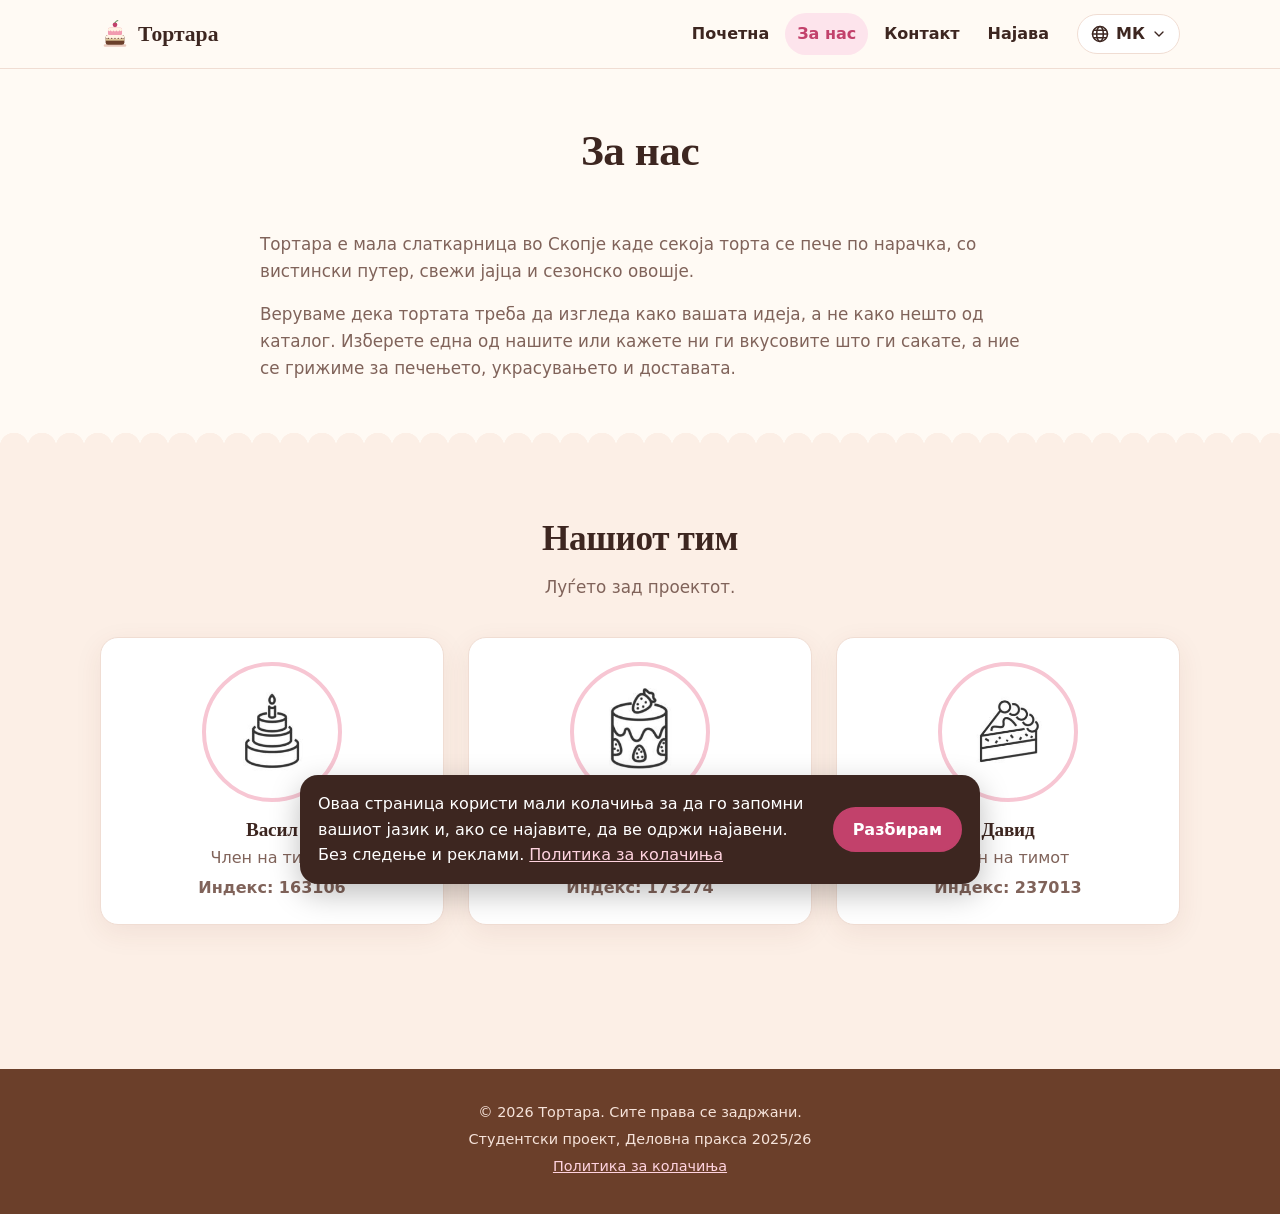
==== site/pages/about.html @ 17c53a2e "node.js for account management and business chosen" ====
<!DOCTYPE html>
<html lang="mk">
<head>
  <meta charset="utf-8">
  <meta name="viewport" content="width=device-width, initial-scale=1">
  <title>Тортара | За нас</title>
  <link rel="icon" type="image/svg+xml" href="../assets/img/favicon.svg">
  <link rel="stylesheet" href="../css/style.css">
</head>
<body data-title-key="title.about">

  <header class="site-header">
    <div class="container header-inner">
      <a class="brand" href="../index.html" data-i18n="brand">Тортара</a>

      <nav id="site-nav" class="site-nav">
        <a href="../index.html" data-i18n="nav.home">Почетна</a>
        <a href="about.html" aria-current="page" data-i18n="nav.about">За нас</a>
        <a href="contact.html" data-i18n="nav.contact">Контакт</a>
        <a id="nav-account" href="account.html" data-i18n="nav.login">Најава</a>
      </nav>

      <div class="header-actions">
        <div class="lang-switch">
          <button id="lang-toggle" class="lang-btn" type="button" aria-haspopup="true" aria-expanded="false" aria-controls="lang-menu" aria-label="Промени јазик" title="Промени јазик">
            <svg viewBox="0 0 24 24" fill="none" stroke="currentColor" stroke-width="1.8" stroke-linecap="round" stroke-linejoin="round" aria-hidden="true">
              <circle cx="12" cy="12" r="9"/>
              <ellipse cx="12" cy="12" rx="4" ry="9"/>
              <path d="M3 12h18M4.5 7.5h15M4.5 16.5h15"/>
            </svg>
            <span data-i18n="lang.current">МК</span>
            <svg class="chevron" viewBox="0 0 24 24" fill="none" stroke="currentColor" stroke-width="2" stroke-linecap="round" stroke-linejoin="round" aria-hidden="true"><path d="M6 9l6 6 6-6"/></svg>
          </button>
          <ul id="lang-menu" class="lang-menu" hidden>
            <li><button type="button" data-lang="mk" lang="mk">Македонски</button></li>
            <li><button type="button" data-lang="en" lang="en">English</button></li>
          </ul>
        </div>
        <button id="menu-toggle" class="menu-btn" type="button" aria-expanded="false" aria-controls="site-nav" aria-label="Отвори мени" data-i18n-aria="nav.menu">
          <svg viewBox="0 0 24 24" fill="none" stroke="currentColor" stroke-width="2" stroke-linecap="round" aria-hidden="true">
            <path d="M4 7h16M4 12h16M4 17h16"/>
          </svg>
        </button>
      </div>
    </div>
  </header>

  <main>
    <section class="page-head">
      <div class="container">
        <h1 data-i18n="about.title">За нас</h1>
      </div>
    </section>

    <section class="container">
      <div class="about-text about-centered">
        <p data-i18n="about.p1">Тортара е мала слаткарница во Скопје каде секоја торта се пече по нарачка, со вистински путер, свежи јајца и сезонско овошје.</p>
        <p data-i18n="about.p2">Веруваме дека тортата треба да изгледа како вашата идеја, а не како нешто од каталог. Изберете една од нашите или кажете ни ги вкусовите што ги сакате, а ние се грижиме за печењето, украсувањето и доставата.</p>
      </div>
    </section>

    <section id="team" class="section alt scallop team-section">
      <div class="container">
        <h2 data-i18n="team.title">Нашиот тим</h2>
        <p class="section-lead" data-i18n="team.subtitle">Луѓето зад проектот.</p>
      <div class="team-grid">
        <article class="card member">
          <img src="../assets/img/cakeVasil.png" width="140" height="140" alt="Слика на торта на членот на тимот" data-i18n-alt="team.photo.alt">
          <h3 data-i18n="team.m1.name">Васил</h3>
          <p data-i18n="team.role">Член на тимот</p>
          <p class="member-id"><span data-i18n="team.id">Индекс</span>: 163106</p>
        </article>
        <article class="card member">
          <img src="../assets/img/cakeViktor.png" width="140" height="140" alt="Слика на торта на членот на тимот" data-i18n-alt="team.photo.alt">
          <h3 data-i18n="team.m2.name">Виктор</h3>
          <p data-i18n="team.role">Член на тимот</p>
          <p class="member-id"><span data-i18n="team.id">Индекс</span>: 173274</p>
        </article>
        <article class="card member">
          <img src="../assets/img/cakeDavid.png" width="140" height="140" alt="Слика на торта на членот на тимот" data-i18n-alt="team.photo.alt">
          <h3 data-i18n="team.m3.name">Давид</h3>
          <p data-i18n="team.role">Член на тимот</p>
          <p class="member-id"><span data-i18n="team.id">Индекс</span>: 237013</p>
        </article>
      </div>
      </div>
    </section>
  </main>

  <footer class="site-footer">
    <div class="container">
      <p data-i18n="footer.rights">© 2026 Тортара. Сите права се задржани.</p>
      <p data-i18n="footer.course">Студентски проект, Деловна пракса 2025/26</p>
      <p><a href="cookies.html" data-i18n="footer.cookies">Политика за колачиња</a></p>
    </div>
  </footer>

  <div id="cookie-banner" class="cookie-banner" role="dialog" aria-live="polite" hidden>
    <p><span data-i18n="cookie.text">Оваа страница користи мали колачиња за да го запомни вашиот јазик и, ако се најавите, да ве одржи најавени. Без следење и реклами.</span> <a href="cookies.html" data-i18n="cookie.more">Политика за колачиња</a></p>
    <button id="cookie-ok" class="btn" type="button" data-i18n="cookie.ok">Разбирам</button>
  </div>

  <script src="../localisation/en.js"></script>
  <script src="../localisation/mk.js"></script>
  <script src="../js/cookies.js"></script>
  <script src="../js/i18n.js"></script>
  <script src="../js/cake-draw.js"></script>
  <script src="../js/main.js"></script>
  <script src="../js/auth.js"></script>
</body>
</html>
---- site/css/style.css ----
/* ===== Cake'ry: base ===== */
:root {
  --bg: #fffaf4;          /* cream */
  --bg-soft: #fcefe6;     /* blush cream */
  --surface: #ffffff;
  --text: #3d2620;        /* dark chocolate */
  --muted: #80635a;
  --primary: #c2416b;     /* raspberry */
  --primary-dark: #a12f57;
  --primary-soft: #fde4ec;
  --accent: #f7c6d3;      /* pink frosting */
  --cocoa: #6b3f2a;
  --border: #f0ddd3;
  --input: #e2c9be;
  --ok: #2f7d4b;
  --error: #b3261e;
  --radius: 18px;
  --shadow: 0 8px 28px rgba(110, 50, 40, 0.08);
  --max: 1080px;
  --serif: "Iowan Old Style", "Palatino Linotype", Palatino, Georgia, "Times New Roman", serif;
}

* { box-sizing: border-box; }

html { scroll-behavior: smooth; }

body {
  margin: 0;
  font-family: system-ui, -apple-system, "Segoe UI", Roboto, Arial, sans-serif;
  color: var(--text);
  background: var(--bg);
  line-height: 1.6;
}

img { max-width: 100%; display: block; }
a { color: var(--primary); }
h1, h2, h3 { font-family: var(--serif); line-height: 1.2; margin: 0 0 0.6em; letter-spacing: -0.01em; }
h1, h2 { font-weight: 700; }
h3 { font-weight: 700; }
p { margin: 0 0 1em; }

.container { width: min(100% - 32px, var(--max)); margin-inline: auto; }

/* ===== Header ===== */
.site-header {
  position: sticky;
  top: 0;
  z-index: 50;
  background: rgba(255, 250, 244, 0.94);
  backdrop-filter: blur(8px);
  border-bottom: 1px solid var(--border);
}

.header-inner {
  display: flex;
  align-items: center;
  gap: 16px;
  min-height: 68px;
}

.brand {
  display: inline-flex;
  align-items: center;
  gap: 8px;
  font-family: var(--serif);
  font-weight: 700;
  font-size: 1.35rem;
  color: var(--text);
  text-decoration: none;
  margin-right: auto;
}
.brand::before {
  content: "";
  width: 30px;
  height: 30px;
  flex: none;
  background: url("../assets/img/favicon.svg") center / contain no-repeat;
}

.site-nav { display: flex; gap: 4px; }

.site-nav a {
  color: var(--text);
  text-decoration: none;
  padding: 8px 12px;
  border-radius: 999px;
  font-weight: 600;
}
.site-nav a:hover { background: var(--bg-soft); }
.site-nav a[aria-current="page"] { color: var(--primary); background: var(--primary-soft); }

.header-actions { display: flex; align-items: center; gap: 8px; }

.lang-btn,
.menu-btn {
  display: inline-flex;
  align-items: center;
  gap: 6px;
  height: 40px;
  padding: 0 12px;
  border: 1px solid var(--border);
  border-radius: 999px;
  background: var(--surface);
  color: var(--text);
  font: inherit;
  font-weight: 600;
  cursor: pointer;
}
.lang-btn:hover,
.menu-btn:hover { background: var(--bg-soft); }
.lang-btn svg,
.menu-btn svg { width: 20px; height: 20px; }
.menu-btn { display: none; padding: 0 10px; }

:focus-visible { outline: 3px solid #f2a3ba; outline-offset: 2px; }

/* ===== Buttons ===== */
.btn {
  display: inline-block;
  padding: 12px 24px;
  border-radius: 999px;
  border: 2px solid var(--primary);
  background: var(--primary);
  color: #fff;
  font: inherit;
  font-weight: 700;
  text-decoration: none;
  cursor: pointer;
  transition: background 0.15s, transform 0.15s;
}
.btn:hover { background: var(--primary-dark); border-color: var(--primary-dark); }
.btn:active { transform: translateY(1px); }
.btn-outline { background: transparent; color: var(--primary); }
.btn-outline:hover { background: var(--primary-soft); border-color: var(--primary); }
.btn-small { padding: 7px 16px; font-size: 0.92rem; }
.btn:disabled { opacity: 0.6; cursor: not-allowed; }

/* ===== Hero ===== */
.hero {
  padding: 72px 0 88px;
  background:
    radial-gradient(circle at 85% 20%, #ffe3ec 0, transparent 45%),
    radial-gradient(circle at 10% 90%, #fff0d9 0, transparent 40%),
    var(--bg);
  position: relative;
}
.hero-inner {
  display: grid;
  grid-template-columns: 1.1fr 0.9fr;
  align-items: center;
  gap: 40px;
}
.hero .eyebrow {
  display: inline-block;
  padding: 4px 14px;
  margin-bottom: 18px;
  border-radius: 999px;
  background: var(--primary-soft);
  color: var(--primary-dark);
  font-weight: 700;
  font-size: 0.9rem;
}
.hero h1 { font-size: clamp(2.2rem, 5vw, 3.6rem); }
.hero p { max-width: 520px; margin: 0 0 28px; color: var(--muted); font-size: 1.12rem; }
.hero .actions { display: flex; flex-wrap: wrap; gap: 12px; }
.hero-art { width: 100%; max-width: 380px; justify-self: center; height: auto; }

/* scalloped edge, like the border of a cake doily */
.scallop { position: relative; }
.scallop::before {
  content: "";
  position: absolute;
  left: 0;
  right: 0;
  top: -14px;
  height: 15px;
  background: radial-gradient(circle at 14px 15px, var(--bg-soft) 14px, transparent 14.5px) 0 0 / 28px 15px repeat-x;
}

/* ===== Sections ===== */
.section { padding: 72px 0; }
.section.alt { background: var(--bg-soft); }
.section h2 { font-size: clamp(1.7rem, 3.4vw, 2.2rem); margin-bottom: 0.4em; }
.section-lead { color: var(--muted); max-width: 640px; margin-bottom: 32px; font-size: 1.05rem; }

.about-text { max-width: 760px; color: var(--muted); font-size: 1.05rem; }
.about-centered { margin: 0 auto 64px; }
.team-section h2, .team-section .section-lead { text-align: center; margin-inline: auto; }
.team-section .section-lead { margin-bottom: 36px; }

.grid {
  display: grid;
  gap: 20px;
  grid-template-columns: repeat(auto-fit, minmax(240px, 1fr));
}

.card {
  background: var(--surface);
  border: 1px solid var(--border);
  border-radius: var(--radius);
  padding: 24px;
  box-shadow: var(--shadow);
}
.card h3 { font-size: 1.2rem; }
.card p:last-child { margin-bottom: 0; color: var(--muted); }
.card .date { font-size: 0.85rem; color: var(--primary-dark); font-weight: 600; margin-bottom: 6px; }

.service .icon {
  display: inline-flex;
  align-items: center;
  justify-content: center;
  width: 56px;
  height: 56px;
  margin-bottom: 16px;
  border-radius: 50%;
  background: var(--primary-soft);
  color: var(--primary);
}
.service .icon svg { width: 28px; height: 28px; }
.service { display: flex; flex-direction: column; }
.service .more { margin-top: auto; padding-top: 12px; font-weight: 700; text-decoration: none; }
.service .more:hover { text-decoration: underline; }
.service-featured { border: 2px solid var(--accent); }

.cta { text-align: center; }
.cta p { color: var(--muted); max-width: 520px; margin: 0 auto 24px; }
.cta .actions { display: flex; flex-wrap: wrap; gap: 12px; justify-content: center; }

/* ===== Page header (inner pages) ===== */
.page-head { padding: 56px 0 28px; text-align: center; }
.page-head h1 { font-size: clamp(1.9rem, 4vw, 2.7rem); }
.page-head p { color: var(--muted); max-width: 620px; margin-inline: auto; }

/* ===== Team ===== */
.team-grid {
  display: grid;
  gap: 24px;
  grid-template-columns: repeat(auto-fit, minmax(220px, 1fr));
  padding-bottom: 72px;
}
.member { text-align: center; }
.member img {
  width: 140px;
  height: 140px;
  border-radius: 50%;
  margin: 0 auto 16px;
  padding: 20px;               /* the pictures are small and not all square: fit them, do not stretch */
  object-fit: contain;
  background: #fff;
  border: 4px solid var(--accent);
}
.member h3 { margin-bottom: 4px; }
.member p { color: var(--muted); margin: 0; }
.member .member-id { margin-top: 4px; font-weight: 600; color: var(--text); }

/* ===== Contact ===== */
.contact-layout {
  display: grid;
  gap: 24px;
  grid-template-columns: 1fr 1fr;
  padding-bottom: 72px;
}

.info-list { list-style: none; margin: 0; padding: 0; }
.info-list li { padding: 12px 0; border-bottom: 1px dashed var(--border); }
.info-list li:last-child { border-bottom: 0; }
.info-list .label { display: block; font-size: 0.85rem; color: var(--muted); }

/* ===== Forms ===== */
form .field { margin-bottom: 16px; }
label, .label-like { display: block; font-weight: 700; margin-bottom: 6px; }
input, textarea, select {
  width: 100%;
  padding: 11px 13px;
  border: 1px solid var(--input);
  border-radius: 12px;
  font: inherit;
  color: var(--text);
  background: var(--surface);
}
input:focus, textarea:focus, select:focus { outline: 3px solid #fbd2de; border-color: var(--primary); }
input[aria-invalid="true"], textarea[aria-invalid="true"], select[aria-invalid="true"] { border-color: var(--error); }
textarea { min-height: 120px; resize: vertical; }
.error { color: var(--error); font-size: 0.875rem; min-height: 1.2em; margin-top: 4px; }
.status { color: var(--ok); font-weight: 600; margin-top: 12px; min-height: 1.4em; }

/* ===== Footer ===== */
.site-footer {
  background: var(--cocoa);
  color: #f6e3da;
  padding: 32px 0;
  font-size: 0.9rem;
  text-align: center;
}
.site-footer p { margin: 0 0 4px; }
.site-footer a { color: #ffd3df; }

/* ===== Cookie banner ===== */
.cookie-banner {
  position: fixed;
  left: 16px;
  right: 16px;
  bottom: 16px;
  z-index: 100;
  max-width: 680px;
  margin-inline: auto;
  display: flex;
  flex-wrap: wrap;
  align-items: center;
  gap: 12px;
  padding: 16px 18px;
  background: var(--text);
  color: #fff;
  border-radius: var(--radius);
  box-shadow: 0 10px 30px rgba(0, 0, 0, 0.25);
}
.cookie-banner[hidden] { display: none; }
.cookie-banner p { margin: 0; flex: 1 1 260px; }
.cookie-banner .btn { padding: 8px 18px; }
.cookie-banner a { color: #ffd3df; }

/* ===== Responsive ===== */
@media (max-width: 860px) {
  .menu-btn { display: inline-flex; }
  .site-nav {
    display: none;
    position: absolute;
    top: 68px;
    left: 0;
    right: 0;
    flex-direction: column;
    padding: 8px 16px 16px;
    background: var(--bg);
    border-bottom: 1px solid var(--border);
  }
  .site-nav.open { display: flex; }
  .contact-layout { grid-template-columns: 1fr; }
  .hero { padding: 48px 0 72px; }
  .hero-inner { grid-template-columns: 1fr; gap: 24px; }
  .hero-art { max-width: 240px; grid-row: 1; }
}

/* ===== Language dropdown ===== */
.lang-switch { position: relative; }
.lang-btn .chevron { width: 16px; height: 16px; transition: transform 0.15s; }
.lang-btn[aria-expanded="true"] .chevron { transform: rotate(180deg); }

.lang-menu {
  position: absolute;
  right: 0;
  top: calc(100% + 8px);
  min-width: 170px;
  margin: 0;
  padding: 6px;
  list-style: none;
  background: var(--surface);
  border: 1px solid var(--border);
  border-radius: 14px;
  box-shadow: var(--shadow);
  z-index: 60;
}
.lang-menu[hidden] { display: none; }
.lang-menu button {
  display: flex;
  align-items: center;
  justify-content: space-between;
  width: 100%;
  padding: 10px 12px;
  border: 0;
  border-radius: 10px;
  background: transparent;
  color: var(--text);
  font: inherit;
  text-align: left;
  cursor: pointer;
}
.lang-menu button:hover { background: var(--bg-soft); }
.lang-menu button[aria-current="true"] { color: var(--primary); font-weight: 600; }
.lang-menu button[aria-current="true"]::after { content: "\2713"; }

/* ===== Cookie policy page ===== */
.policy { display: grid; gap: 20px; padding-bottom: 72px; max-width: 820px; }
.policy h2 { font-size: 1.3rem; }
.policy .card p:last-child { color: var(--text); }
.policy .updated { color: var(--muted); font-size: 0.9rem; margin: 0; }
.table-wrap { overflow-x: auto; }
table { width: 100%; border-collapse: collapse; font-size: 0.95rem; }
th, td { text-align: left; padding: 10px 12px; border-bottom: 1px solid var(--border); vertical-align: top; }
th { color: var(--muted); font-weight: 600; font-size: 0.85rem; }
code { background: var(--bg-soft); padding: 2px 6px; border-radius: 6px; font-size: 0.9em; }

/* ===== Accounts ===== */
[hidden] { display: none !important; }
.hint { color: var(--muted); font-size: 0.85rem; margin-top: 4px; }
.status-error { color: var(--error); }
.account-email { word-break: break-all; color: var(--muted); }
.page-note { text-align: center; color: var(--muted); padding-bottom: 72px; }

/* sign in / create account: one centred card at a time */
.auth-wrap { max-width: 440px; padding-bottom: 72px; }
.auth-wrap .card { padding: 28px; }
.btn-block { width: 100%; text-align: center; }
.auth-switch { text-align: center; color: var(--muted); margin: 20px 0 0; }

.news-grid { grid-template-columns: repeat(auto-fill, minmax(230px, 1fr)); gap: 16px; }
.news-item { padding: 18px 20px; }
.news-item h3 { margin-bottom: 6px; }
.news-item p:last-child { margin: 0; color: var(--muted); font-size: 0.95rem; }
@media (max-width: 520px) {
  .header-inner { gap: 8px; }
  .brand { font-size: 1.1rem; white-space: nowrap; min-width: 0; overflow: hidden; text-overflow: ellipsis; }
  .brand::before { width: 24px; height: 24px; }
  .lang-btn { padding: 0 10px; }
  .card { padding: 20px; }
}
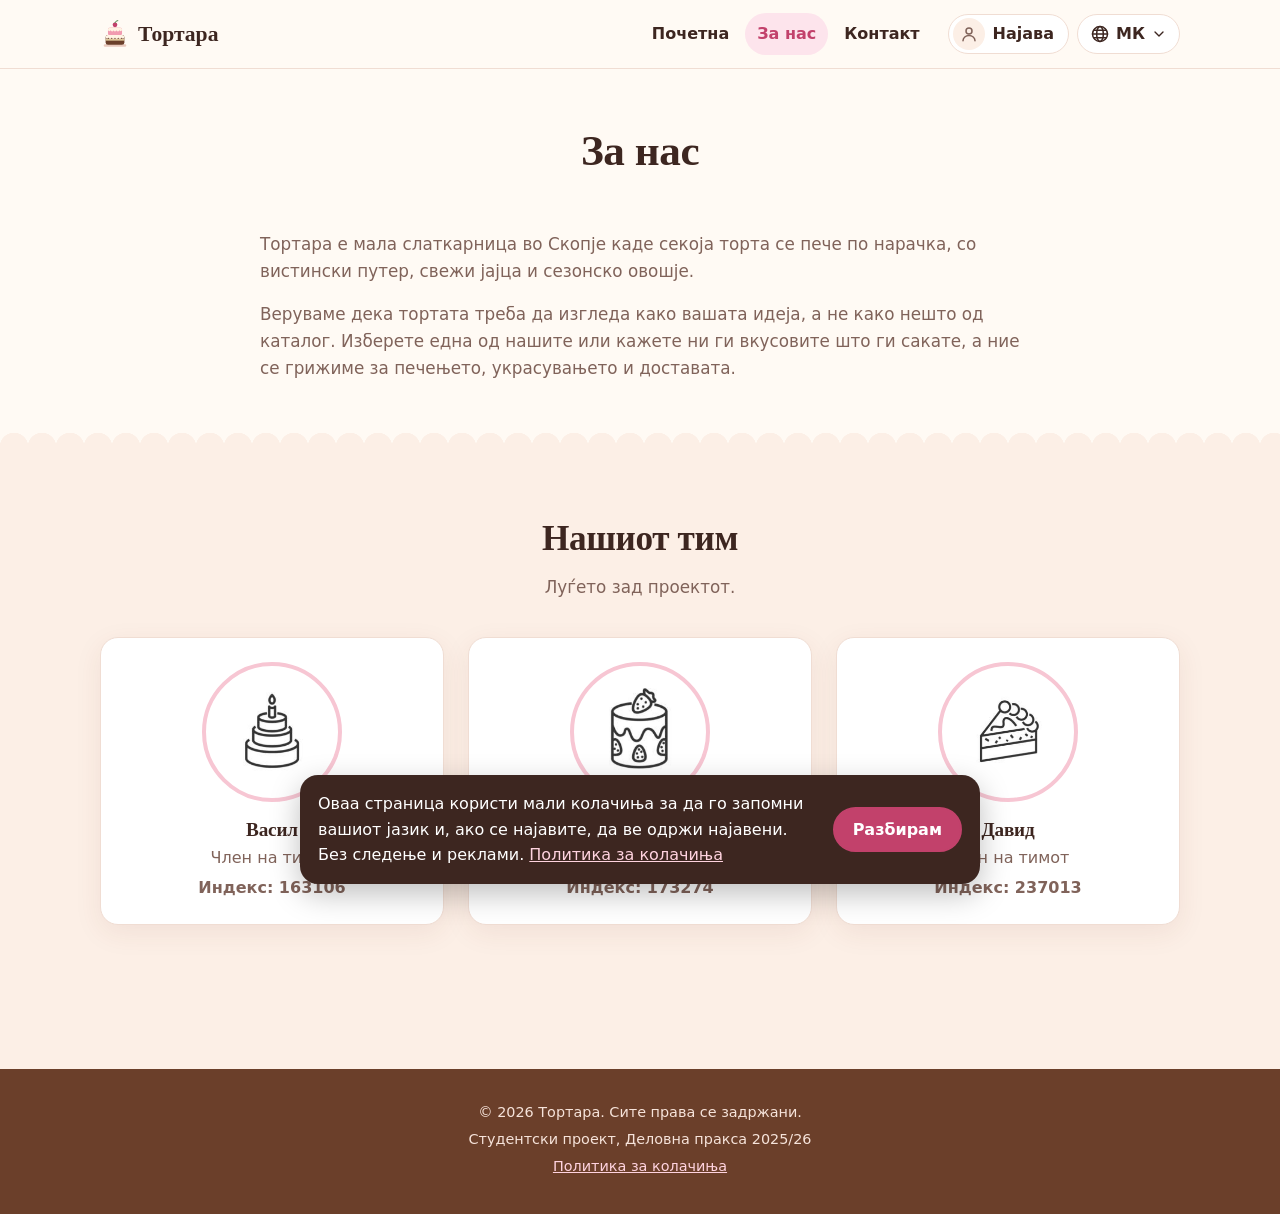
==== commit f824f346: "Account details and WhyAnAccount section" ====
--- a/site/pages/about.html
+++ b/site/pages/about.html
@@ -17,10 +17,13 @@
         <a href="../index.html" data-i18n="nav.home">Почетна</a>
         <a href="about.html" aria-current="page" data-i18n="nav.about">За нас</a>
         <a href="contact.html" data-i18n="nav.contact">Контакт</a>
-        <a id="nav-account" href="account.html" data-i18n="nav.login">Најава</a>
       </nav>
 
       <div class="header-actions">
+        <a id="account-link" class="account-chip" href="account.html">
+          <span id="account-avatar" class="avatar avatar-guest" aria-hidden="true"><svg viewBox="0 0 24 24" fill="none" stroke="currentColor" stroke-width="2" stroke-linecap="round" stroke-linejoin="round" aria-hidden="true"><circle cx="12" cy="8" r="4"/><path d="M4 21c0-4 3.6-7 8-7s8 3 8 7"/></svg></span>
+          <span id="account-label" class="account-chip-label" data-i18n="nav.login">Најава</span>
+        </a>
         <div class="lang-switch">
           <button id="lang-toggle" class="lang-btn" type="button" aria-haspopup="true" aria-expanded="false" aria-controls="lang-menu" aria-label="Промени јазик" title="Промени јазик">
             <svg viewBox="0 0 24 24" fill="none" stroke="currentColor" stroke-width="1.8" stroke-linecap="round" stroke-linejoin="round" aria-hidden="true">
--- a/site/css/style.css
+++ b/site/css/style.css
@@ -222,6 +222,22 @@
 .service .more:hover { text-decoration: underline; }
 .service-featured { border: 2px solid var(--accent); }
 
+/* account perks */
+.perks { display: grid; gap: 28px; grid-template-columns: 1fr 1fr; align-items: center; }
+.perks-art { width: 100%; max-width: 360px; justify-self: center; height: auto; }
+.perk-list { list-style: none; padding: 0; margin: 0 0 24px; }
+.perk-list li { position: relative; padding: 6px 0 6px 34px; }
+.perk-list li::before {
+  content: "";
+  position: absolute;
+  left: 0;
+  top: 9px;
+  width: 20px;
+  height: 20px;
+  border-radius: 50%;
+  background: var(--primary-soft) url("data:image/svg+xml,%3Csvg xmlns='http://www.w3.org/2000/svg' viewBox='0 0 24 24' fill='none' stroke='%23c2416b' stroke-width='3' stroke-linecap='round' stroke-linejoin='round'%3E%3Cpath d='M6 12l4 4 8-8'/%3E%3C/svg%3E") center / 14px no-repeat;
+}
+
 .cta { text-align: center; }
 .cta p { color: var(--muted); max-width: 520px; margin: 0 auto 24px; }
 .cta .actions { display: flex; flex-wrap: wrap; gap: 12px; justify-content: center; }
@@ -334,7 +350,7 @@
     border-bottom: 1px solid var(--border);
   }
   .site-nav.open { display: flex; }
-  .contact-layout { grid-template-columns: 1fr; }
+  .contact-layout, .perks { grid-template-columns: 1fr; }
   .hero { padding: 48px 0 72px; }
   .hero-inner { grid-template-columns: 1fr; gap: 24px; }
   .hero-art { max-width: 240px; grid-row: 1; }
@@ -375,6 +391,23 @@
   cursor: pointer;
 }
 .lang-menu button:hover { background: var(--bg-soft); }
+.account-switch { position: relative; }
+.account-menu { min-width: 160px; }
+.account-menu a, .account-menu button {
+  display: block;
+  width: 100%;
+  padding: 10px 12px;
+  border: 0;
+  border-radius: 10px;
+  background: transparent;
+  color: var(--text);
+  font: inherit;
+  text-align: left;
+  text-decoration: none;
+  cursor: pointer;
+}
+.account-menu a:hover, .account-menu button:hover { background: var(--bg-soft); }
+.account-menu a:focus-visible, .account-menu button:focus-visible { outline: 2px solid var(--primary); outline-offset: -2px; }
 .lang-menu button[aria-current="true"] { color: var(--primary); font-weight: 600; }
 .lang-menu button[aria-current="true"]::after { content: "\2713"; }
 
@@ -402,6 +435,71 @@
 .btn-block { width: 100%; text-align: center; }
 .auth-switch { text-align: center; color: var(--muted); margin: 20px 0 0; }
 
+/* ===== Avatar + account chip in the top bar ===== */
+.avatar {
+  display: inline-flex;
+  align-items: center;
+  justify-content: center;
+  flex: none;
+  width: 32px;
+  height: 32px;
+  border-radius: 50%;
+  background: var(--primary);
+  color: #fff;
+  font-weight: 700;
+  font-size: 0.95rem;
+  line-height: 1;
+  text-transform: uppercase;
+  user-select: none;
+}
+.avatar svg { width: 18px; height: 18px; }
+.avatar-guest { background: var(--bg-soft); color: var(--muted); }
+.avatar-person { background: var(--bg-soft); overflow: hidden; }
+.avatar-person img { width: 100%; height: 100%; object-fit: cover; border-radius: 50%; }
+.avatar-lg { width: 64px; height: 64px; font-size: 1.7rem; }
+
+.account-chip {
+  display: inline-flex;
+  align-items: center;
+  gap: 8px;
+  height: 40px;
+  max-width: 190px;
+  padding: 0 14px 0 4px;
+  border: 1px solid var(--border);
+  border-radius: 999px;
+  background: var(--surface);
+  color: var(--text);
+  font-weight: 600;
+  text-decoration: none;
+}
+.account-chip:hover { background: var(--bg-soft); }
+.account-chip[aria-current="page"] { color: var(--primary); background: var(--primary-soft); border-color: var(--accent); }
+.account-chip-label { overflow: hidden; text-overflow: ellipsis; white-space: nowrap; }
+@media (max-width: 520px) {
+  /* keep the bar from overflowing on phones: avatar only (the link still has an aria-label) */
+  .account-chip { padding: 0 4px; }
+  .account-chip-label { display: none; }
+}
+
+/* ===== Account page ===== */
+.account-layout {
+  display: grid;
+  gap: 24px;
+  grid-template-columns: minmax(0, 1fr);
+  max-width: 640px;
+  align-items: start;
+  padding-bottom: 72px;
+}
+.profile-head { display: flex; align-items: center; gap: 16px; margin-bottom: 24px; padding-bottom: 20px; border-bottom: 1px dashed var(--border); }
+.profile-id { min-width: 0; }
+.profile-name { font-size: 1.25rem; font-weight: 700; overflow-wrap: anywhere; }
+.account-layout .card h2 { font-size: 1.25rem; }
+.field-row { display: grid; grid-template-columns: 1fr 1fr; gap: 16px; }
+@media (max-width: 520px) { .field-row { grid-template-columns: 1fr; gap: 0; } }
+.account-meta { color: var(--muted); font-size: 0.9rem; margin: 20px 0 16px; }
+.form-section-title { font-family: var(--serif); font-size: 1.05rem; font-weight: 700; margin: 8px 0 4px; }
+
+.auth-why { text-align: center; color: var(--muted); margin: 0 0 20px; }
 .news-grid { grid-template-columns: repeat(auto-fill, minmax(230px, 1fr)); gap: 16px; }
 .news-item { padding: 18px 20px; }
 .news-item h3 { margin-bottom: 6px; }
@@ -413,3 +511,36 @@
   .lang-btn { padding: 0 10px; }
   .card { padding: 20px; }
 }
+
+/* ===== Gallery: slow, endless strip of cake photos ===== */
+.gallery { padding: 56px 0 64px; }
+.gallery .section-lead { margin-bottom: 24px; }
+.marquee {
+  overflow: hidden;
+  -webkit-mask-image: linear-gradient(90deg, transparent, #000 5%, #000 95%, transparent);
+  mask-image: linear-gradient(90deg, transparent, #000 5%, #000 95%, transparent);
+}
+.marquee-track { display: flex; width: max-content; margin: 0; padding: 8px 0 20px; list-style: none; }
+.marquee-track li { flex: none; margin-right: 18px; }
+.marquee-track img {
+  display: block;
+  height: 320px;
+  width: auto;
+  border-radius: var(--radius);
+  border: 5px solid var(--surface);
+  box-shadow: var(--shadow);
+  background: var(--bg-soft);
+}
+/* the strip is moved by js/main.js (slowly on its own, or by dragging) */
+.marquee.is-moving { cursor: grab; touch-action: pan-y; user-select: none; -webkit-user-select: none; }
+.marquee.is-moving.is-dragging { cursor: grabbing; }
+.marquee.is-moving .marquee-track { will-change: transform; }
+.marquee.is-moving img { -webkit-user-drag: none; user-select: none; pointer-events: none; }
+.marquee:focus-visible { outline: 2px solid var(--primary); outline-offset: 4px; border-radius: var(--radius); }
+.gallery-credit { margin: 4px 0 0; font-size: 0.82rem; color: var(--muted); opacity: 0.8; }
+/* people who ask for less motion get a strip they can scroll by hand */
+.marquee:not(.is-moving) { overflow-x: auto; -webkit-mask-image: none; mask-image: none; }
+@media (max-width: 600px) {
+  .gallery { padding: 40px 0 48px; }
+  .marquee-track img { height: 240px; }
+}
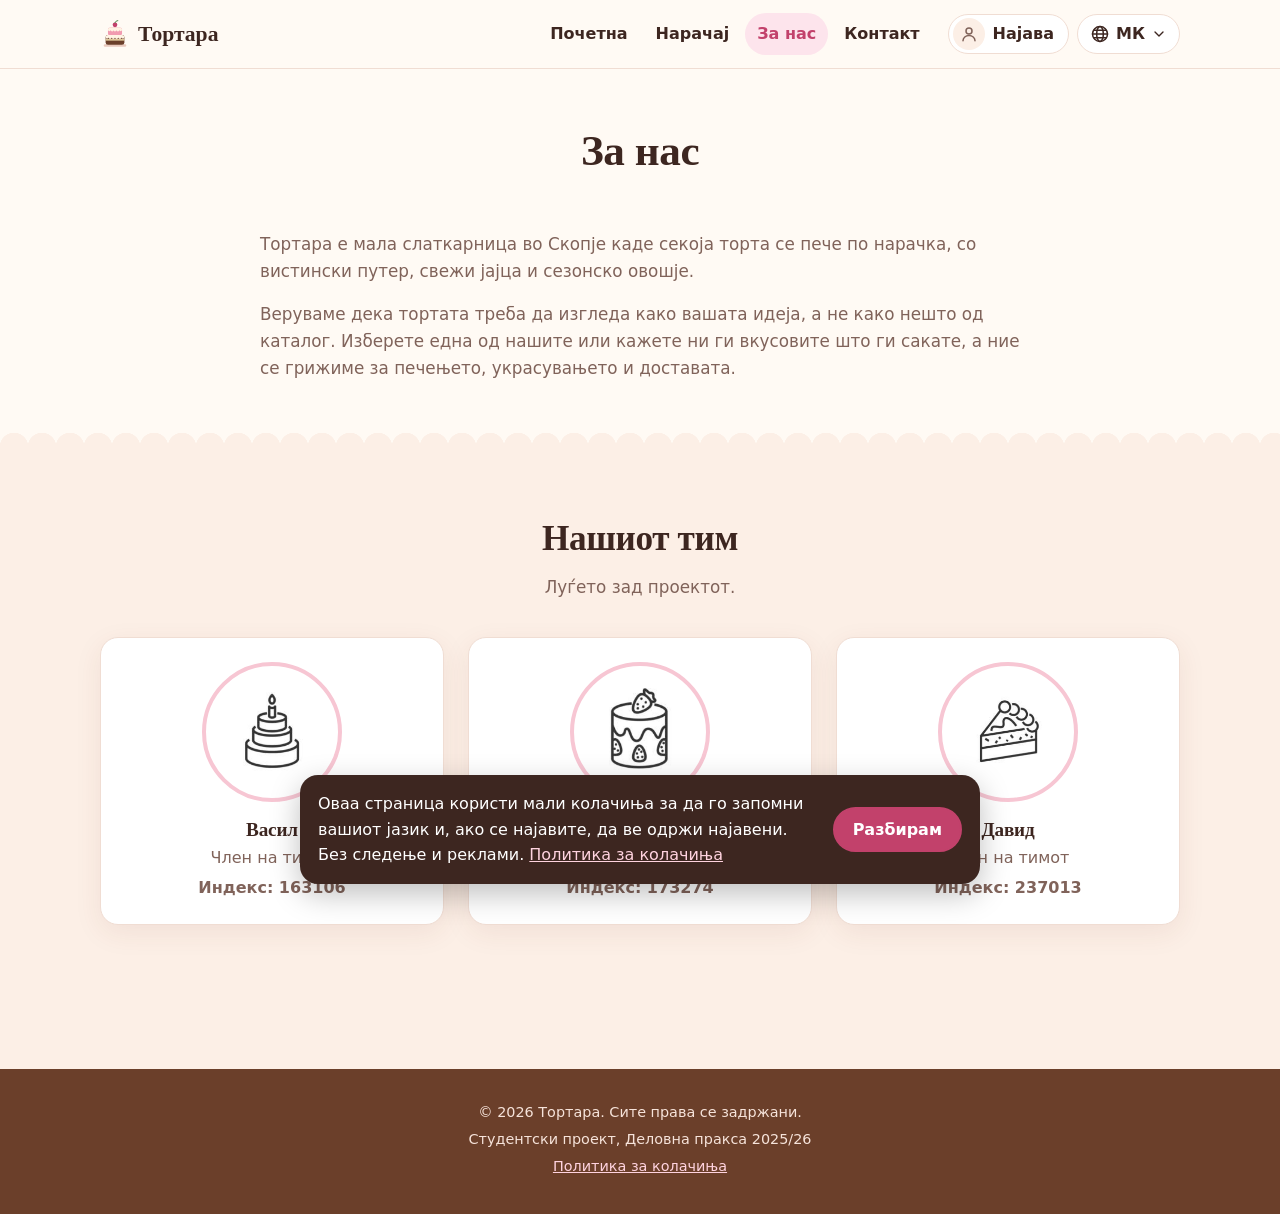
==== commit d1c1f3a2: "Order page and details" ====
--- a/site/pages/about.html
+++ b/site/pages/about.html
@@ -15,6 +15,7 @@
 
       <nav id="site-nav" class="site-nav">
         <a href="../index.html" data-i18n="nav.home">Почетна</a>
+        <a href="order.html" data-i18n="nav.order">Нарачај</a>
         <a href="about.html" aria-current="page" data-i18n="nav.about">За нас</a>
         <a href="contact.html" data-i18n="nav.contact">Контакт</a>
       </nav>
@@ -107,6 +108,7 @@
   <script src="../localisation/mk.js"></script>
   <script src="../js/cookies.js"></script>
   <script src="../js/i18n.js"></script>
+  <script src="../js/cake-catalog.js"></script>
   <script src="../js/cake-draw.js"></script>
   <script src="../js/main.js"></script>
   <script src="../js/auth.js"></script>
--- a/site/css/style.css
+++ b/site/css/style.css
@@ -485,8 +485,7 @@
 .account-layout {
   display: grid;
   gap: 24px;
-  grid-template-columns: minmax(0, 1fr);
-  max-width: 640px;
+  grid-template-columns: minmax(0, 1fr) minmax(0, 1.25fr);
   align-items: start;
   padding-bottom: 72px;
 }
@@ -498,12 +497,233 @@
 @media (max-width: 520px) { .field-row { grid-template-columns: 1fr; gap: 0; } }
 .account-meta { color: var(--muted); font-size: 0.9rem; margin: 20px 0 16px; }
 .form-section-title { font-family: var(--serif); font-size: 1.05rem; font-weight: 700; margin: 8px 0 4px; }
-
+@media (max-width: 860px) { .account-layout { grid-template-columns: 1fr; } }
+
+/* orders list */
+.orders-head { display: flex; flex-wrap: wrap; align-items: center; justify-content: space-between; gap: 12px; margin-bottom: 8px; }
+.orders-head h2 { margin: 0; }
+.tabs { display: inline-flex; gap: 4px; padding: 4px; border-radius: 999px; background: var(--bg-soft); margin: 8px 0 16px; }
+.tabs button {
+  border: 0;
+  border-radius: 999px;
+  padding: 7px 14px;
+  background: transparent;
+  color: var(--muted);
+  font: inherit;
+  font-weight: 700;
+  cursor: pointer;
+}
+.tabs button[aria-selected="true"] { background: var(--surface); color: var(--primary); box-shadow: 0 1px 4px rgba(110, 50, 40, 0.12); }
+.order-list { display: grid; gap: 14px; }
+.order {
+  border: 1px solid var(--border);
+  border-radius: 14px;
+  padding: 16px;
+  background: var(--bg);
+}
+.order-top { display: flex; gap: 14px; align-items: flex-start; }
+.order-top .mini-cake { width: 54px; height: 54px; flex: none; }
+.order-main { min-width: 0; flex: 1; }
+.order-code { font-weight: 800; letter-spacing: 0.03em; }
+.order-when { color: var(--muted); font-size: 0.92rem; }
+.order-what { font-size: 0.95rem; margin-top: 4px; overflow-wrap: anywhere; }
+.order-price { font-weight: 800; white-space: nowrap; }
+.order-foot { display: flex; flex-wrap: wrap; gap: 8px 16px; align-items: center; justify-content: space-between; margin-top: 12px; font-size: 0.9rem; color: var(--muted); }
+.order-photo { width: 56px; height: 56px; object-fit: cover; border-radius: 10px; border: 1px solid var(--border); }
+.empty { color: var(--muted); text-align: center; padding: 24px 8px; }
+
+.tag { display: inline-block; padding: 2px 10px; border-radius: 999px; font-size: 0.8rem; font-weight: 700; background: #eee5e1; color: var(--muted); }
+.order-details { margin: 14px 0 0; }
+.order-details li { font-size: 0.92rem; }
+.order-details li span:first-child { color: var(--muted); flex: none; }
+.order-details li span:last-child { overflow-wrap: anywhere; }
+.order-cancelled { opacity: 0.65; }
 .auth-why { text-align: center; color: var(--muted); margin: 0 0 20px; }
+
+/* yes / no pop-up */
+.dialog {
+  width: min(92vw, 420px);
+  padding: 26px 24px 22px;
+  border: 0;
+  border-radius: var(--radius);
+  background: var(--surface);
+  color: var(--text);
+  box-shadow: 0 20px 60px rgba(60, 25, 20, 0.35);
+}
+.dialog::backdrop { background: rgba(61, 38, 32, 0.5); }
+.dialog h2 { font-size: 1.3rem; margin-bottom: 0.4em; }
+.dialog p { color: var(--muted); }
+.dialog-actions { display: flex; flex-wrap: wrap; gap: 10px; margin-top: 18px; }
+.dialog-actions .btn { flex: 1 1 140px; text-align: center; }
+
+/* ===== Build a cake ===== */
+.builder {
+  display: grid;
+  grid-template-columns: minmax(0, 1.4fr) minmax(0, 1fr);
+  gap: 24px;
+  align-items: start;
+  padding-bottom: 72px;
+}
+.builder-steps { display: grid; gap: 20px; }
+.builder-steps .card h2 { font-size: 1.3rem; display: flex; align-items: center; gap: 10px; }
+.step-num {
+  display: inline-flex;
+  align-items: center;
+  justify-content: center;
+  width: 32px;
+  height: 32px;
+  flex: none;
+  border-radius: 50%;
+  background: var(--primary);
+  color: #fff;
+  font-size: 1rem;
+}
+.builder-aside { position: sticky; top: 88px; display: grid; gap: 16px; }
+.cake-preview { width: 100%; max-width: 200px; height: auto; margin: 0 auto 8px; }
+
+fieldset { border: 0; padding: 0; margin: 0 0 18px; min-width: 0; }
+legend { font-weight: 700; padding: 0; margin-bottom: 8px; }
+
+/* pill-shaped choice buttons built from radio inputs */
+.choices { display: flex; flex-wrap: wrap; gap: 8px; }
+.choice { position: relative; }
+.choice input { position: absolute; opacity: 0; width: 1px; height: 1px; }
+.choice span {
+  display: flex;
+  align-items: center;
+  gap: 8px;
+  padding: 9px 16px;
+  border: 1.5px solid var(--input);
+  border-radius: 999px;
+  background: var(--surface);
+  font-weight: 600;
+  cursor: pointer;
+  transition: background 0.12s, border-color 0.12s;
+}
+.choice small { color: var(--muted); font-weight: 500; }
+.choice input:checked + span { border-color: var(--primary); background: var(--primary-soft); color: var(--primary-dark); }
+.choice input:focus-visible + span { outline: 3px solid #f2a3ba; outline-offset: 2px; }
+.choice span:hover { border-color: var(--primary); }
+.choices-block .choice { flex: 1 1 200px; }
+.choices-block .choice span { border-radius: 14px; flex-direction: column; align-items: flex-start; gap: 0; padding: 12px 16px; height: 100%; }
+.swatch { width: 16px; height: 16px; border-radius: 50%; border: 1px solid rgba(0, 0, 0, 0.15); flex: none; }
+
+/* ready-made cakes: click a card */
+/* the cake drop-down (left) and its details (right) */
+.cake-picker { display: grid; grid-template-columns: 1fr 240px; gap: 20px; align-items: start; margin-bottom: 20px; }
+.cake-picker .field { margin: 0 0 12px; }
+.cake-art {
+  display: flex;
+  align-items: center;
+  justify-content: center;
+  height: 220px;
+  padding: 10px;
+  border: 1.5px solid var(--border);
+  border-radius: 16px;
+  background: var(--surface);
+}
+.cake-art svg { width: 100%; height: 100%; }
+.cake-art-empty svg { opacity: 0.55; }
+/* every cake's text in the same cell: the block is as tall as the tallest, so it never jumps */
+.cake-info-stack { display: grid; }
+.cake-info { grid-area: 1 / 1; visibility: hidden; }
+.cake-info.is-active { visibility: visible; }
+.cake-info-name { margin: 0 0 4px; font-size: 1.25rem; }
+.cake-info > p { margin: 0 0 12px; color: var(--muted); }
+.cake-info .allergen-box { margin: 0; padding: 10px 14px; }
 .news-grid { grid-template-columns: repeat(auto-fill, minmax(230px, 1fr)); gap: 16px; }
 .news-item { padding: 18px 20px; }
 .news-item h3 { margin-bottom: 6px; }
 .news-item p:last-child { margin: 0; color: var(--muted); font-size: 0.95rem; }
+.cake-traces { margin: -8px 0 20px; font-size: 0.85rem; }
+@media (max-width: 640px) {
+  .cake-picker { grid-template-columns: 1fr; }
+  .cake-picker-main { display: contents; }
+  .cake-picker-select { order: 1; }
+  .cake-art { order: 2; height: 180px; }
+  .cake-info-stack { order: 3; }
+}
+
+/* shape of the cake */
+.shape-grid { display: grid; grid-template-columns: repeat(4, 1fr); gap: 10px; }
+.shape-card { position: relative; display: block; margin: 0; font-weight: 400; cursor: pointer; }
+.shape-card input { position: absolute; opacity: 0; width: 1px; height: 1px; }
+.shape-card > span {
+  display: flex;
+  flex-direction: column;
+  align-items: center;
+  justify-content: center;
+  gap: 6px;
+  height: 100%;
+  padding: 14px 8px;
+  border: 1.5px solid var(--input);
+  border-radius: 16px;
+  background: var(--surface);
+  color: var(--cocoa);
+  text-align: center;
+  transition: border-color 0.12s, background 0.12s;
+}
+.shape-card b { font-size: 0.95rem; color: var(--text); }
+.shape-card small { color: var(--muted); font-size: 0.78rem; line-height: 1.25; }
+.shape-design > span { border-style: dashed; color: var(--primary); }
+.shape-card:hover > span { border-color: var(--primary); }
+.shape-card input:checked + span { border-color: var(--primary); border-style: solid; background: var(--primary-soft); box-shadow: 0 0 0 2px var(--primary); color: var(--primary-dark); }
+.shape-card input:focus-visible + span { outline: 3px solid #f2a3ba; outline-offset: 2px; }
+@media (max-width: 520px) { .shape-grid { grid-template-columns: repeat(2, 1fr); } }
+
+/* allergens */
+.allergen-box { padding: 14px 16px; border-radius: 14px; background: #fff6e0; border: 1px solid #f1deae; margin: 4px 0 20px; color: #5b4510; }
+.allergen-box .hint { color: #7a6523; margin: 8px 0 0; }
+.allergen-list { list-style: none; display: inline-flex; flex-wrap: wrap; gap: 6px; margin: 0 0 0 8px; padding: 0; vertical-align: middle; }
+.allergen-list li { padding: 2px 12px; border-radius: 999px; background: #fff; border: 1px solid #e8cf86; font-weight: 700; font-size: 0.9rem; }
+.notice-soft { background: var(--bg-soft); color: var(--text); margin: 0; }
+
+/* inspiration picture */
+.drop {
+  display: flex;
+  align-items: center;
+  gap: 14px;
+  padding: 14px;
+  border: 2px dashed var(--input);
+  border-radius: 14px;
+  background: var(--bg);
+}
+.drop.has-image { border-style: solid; }
+.drop.dragging { border-color: var(--primary); background: var(--primary-soft); }
+.drop-thumb { width: 72px; height: 72px; flex: none; border-radius: 10px; object-fit: cover; background: var(--bg-soft); }
+.drop-body { min-width: 0; flex: 1; }
+.drop-body p { margin: 0 0 6px; color: var(--muted); font-size: 0.9rem; }
+.drop-actions { display: flex; flex-wrap: wrap; gap: 8px; }
+.file-label { margin: 0; }
+.file-label input { position: absolute; opacity: 0; width: 1px; height: 1px; }
+
+/* summary */
+.summary-list { list-style: none; margin: 0 0 12px; padding: 0; text-align: left; font-size: 0.95rem; }
+.summary-list li { display: flex; justify-content: space-between; gap: 12px; padding: 6px 0; border-bottom: 1px dashed var(--border); }
+.summary-list li span:last-child { text-align: right; font-weight: 600; }
+.summary-total { display: flex; justify-content: space-between; font-family: var(--serif); font-size: 1.35rem; font-weight: 700; margin: 8px 0 4px; }
+
+.saved-details { padding: 14px 16px; border-radius: 12px; background: var(--bg-soft); margin-bottom: 16px; }
+.saved-details p { margin: 0 0 4px; }
+.saved-details .link-btn { margin-top: 6px; }
+.link-btn { border: 0; padding: 0; background: none; color: var(--primary); font: inherit; font-weight: 700; text-decoration: underline; cursor: pointer; }
+.check { display: flex; align-items: flex-start; gap: 10px; font-weight: 500; }
+.check input { width: 18px; height: 18px; margin: 3px 0 0; flex: none; accent-color: var(--primary); }
+.notice { padding: 12px 14px; border-radius: 12px; background: #fff6e0; color: #6d5113; font-size: 0.92rem; margin: 0 0 16px; }
+
+.done-card { max-width: 620px; margin: 0 auto 72px; text-align: center; padding: 36px 28px; }
+.done-card .big-code { font-family: var(--serif); font-size: 2rem; font-weight: 700; color: var(--primary); letter-spacing: 0.04em; margin: 4px 0 16px; }
+.done-card .summary-list { max-width: 420px; margin: 0 auto 20px; }
+.done-card .actions { display: flex; flex-wrap: wrap; gap: 12px; justify-content: center; }
+
+@media (max-width: 860px) {
+  .builder { grid-template-columns: 1fr; }
+  /* phones: the form first, then the summary and the button at the end */
+  .builder-aside { display: contents; }
+  .builder-steps { order: 1; }
+  .summary-card { order: 2; }
+}
+
 @media (max-width: 520px) {
   .header-inner { gap: 8px; }
   .brand { font-size: 1.1rem; white-space: nowrap; min-width: 0; overflow: hidden; text-overflow: ellipsis; }
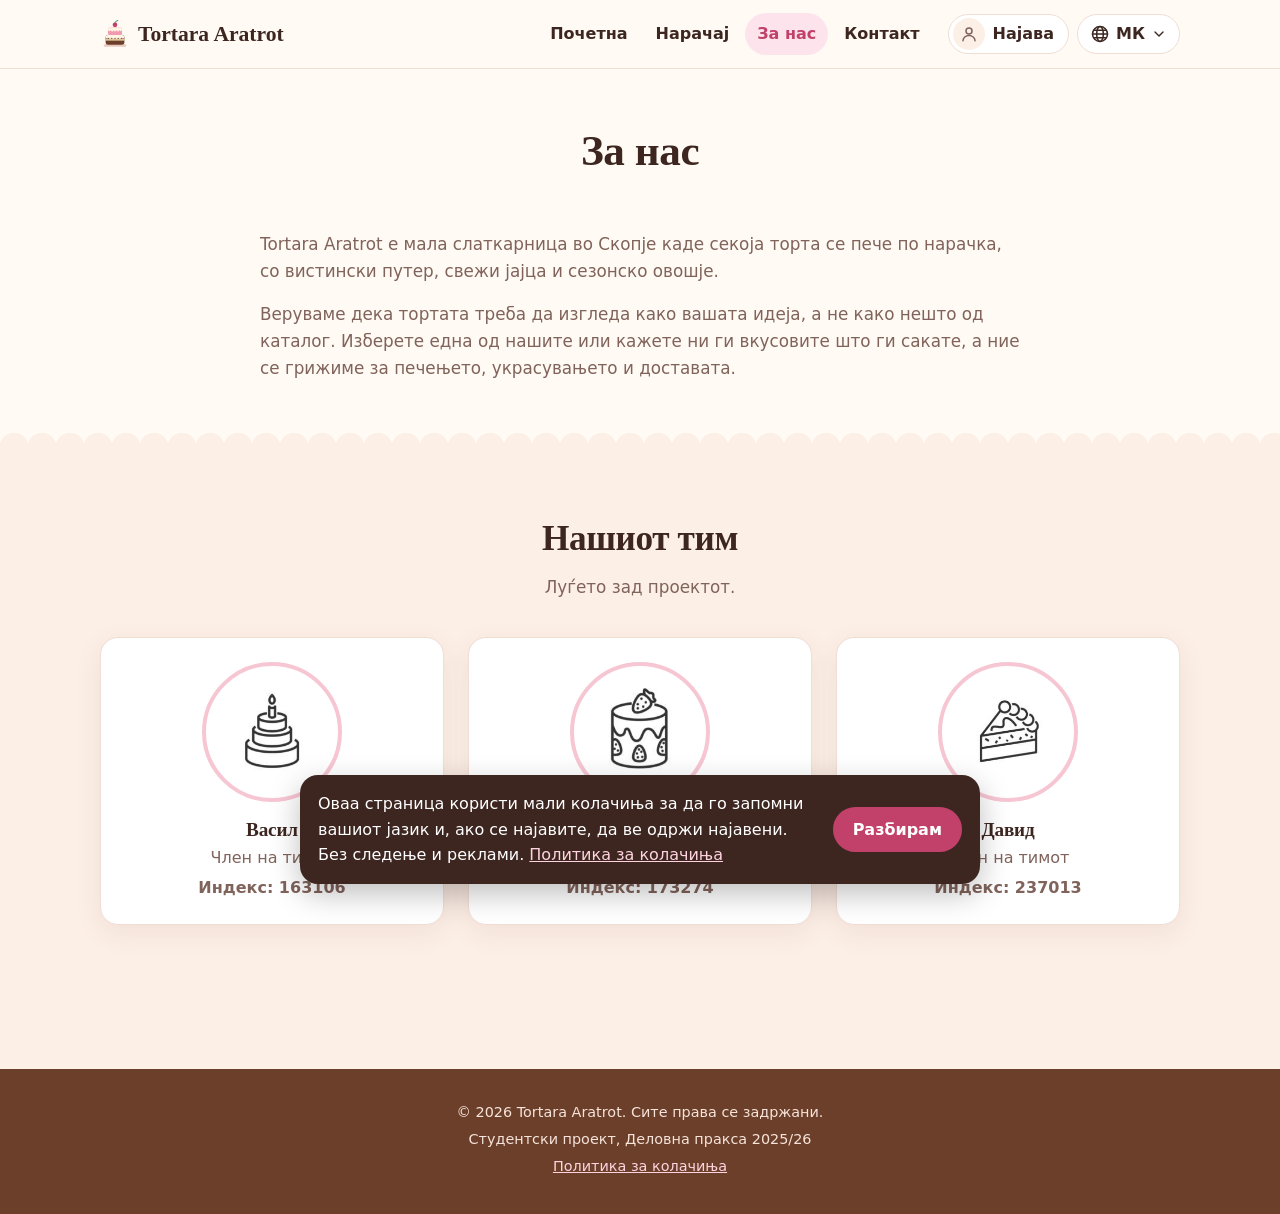
==== commit 88510774: "rename business" ====
--- a/site/pages/about.html
+++ b/site/pages/about.html
@@ -3,7 +3,7 @@
 <head>
   <meta charset="utf-8">
   <meta name="viewport" content="width=device-width, initial-scale=1">
-  <title>Тортара | За нас</title>
+  <title>Tortara Aratrot | За нас</title>
   <link rel="icon" type="image/svg+xml" href="../assets/img/favicon.svg">
   <link rel="stylesheet" href="../css/style.css">
 </head>
@@ -11,7 +11,7 @@
 
   <header class="site-header">
     <div class="container header-inner">
-      <a class="brand" href="../index.html" data-i18n="brand">Тортара</a>
+      <a class="brand" href="../index.html" data-i18n="brand">Tortara Aratrot</a>
 
       <nav id="site-nav" class="site-nav">
         <a href="../index.html" data-i18n="nav.home">Почетна</a>
@@ -58,7 +58,7 @@
 
     <section class="container">
       <div class="about-text about-centered">
-        <p data-i18n="about.p1">Тортара е мала слаткарница во Скопје каде секоја торта се пече по нарачка, со вистински путер, свежи јајца и сезонско овошје.</p>
+        <p data-i18n="about.p1">Tortara Aratrot е мала слаткарница во Скопје каде секоја торта се пече по нарачка, со вистински путер, свежи јајца и сезонско овошје.</p>
         <p data-i18n="about.p2">Веруваме дека тортата треба да изгледа како вашата идеја, а не како нешто од каталог. Изберете една од нашите или кажете ни ги вкусовите што ги сакате, а ние се грижиме за печењето, украсувањето и доставата.</p>
       </div>
     </section>
@@ -93,7 +93,7 @@
 
   <footer class="site-footer">
     <div class="container">
-      <p data-i18n="footer.rights">© 2026 Тортара. Сите права се задржани.</p>
+      <p data-i18n="footer.rights">© 2026 Tortara Aratrot. Сите права се задржани.</p>
       <p data-i18n="footer.course">Студентски проект, Деловна пракса 2025/26</p>
       <p><a href="cookies.html" data-i18n="footer.cookies">Политика за колачиња</a></p>
     </div>
